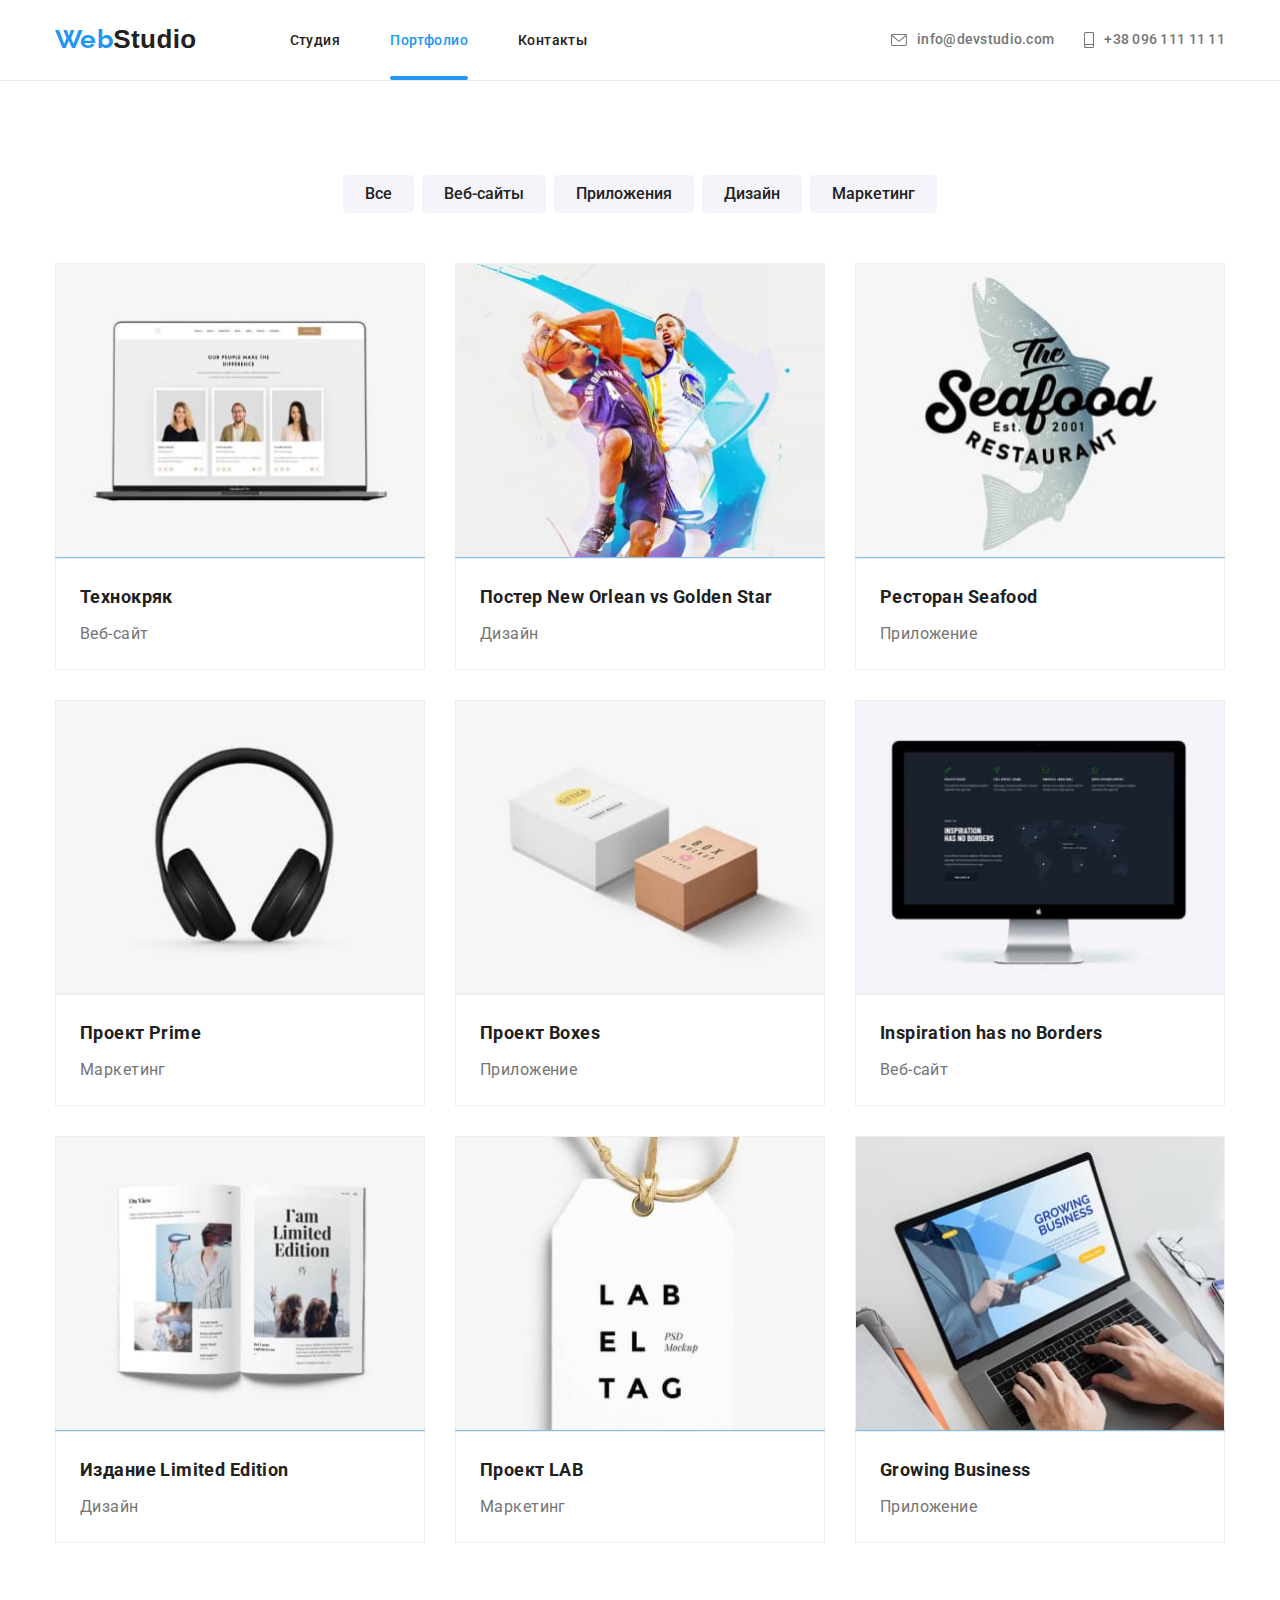
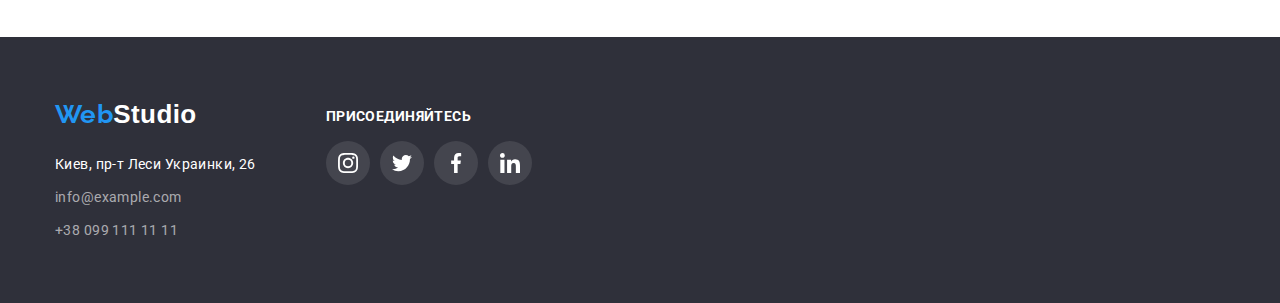
==== portfolio.html @ c0b921ff "копія 5" ====
<!DOCTYPE html>
<html lang="ru">

<head>
    <meta charset="UTF-8">
    <meta http-equiv="X-UA-Compatible" content="IE=edge">
    <meta name="viewport" content="width=device-width, initial-scale=1.0">
    <title>WebStudio</title>
    <link rel="stylesheet" href="https://cdnjs.cloudflare.com/ajax/libs/modern-normalize/1.0.0/modern-normalize.min.css">
    <link rel="stylesheet" href="./css/styles.css" />
    <link rel="preconnect" href="https://fonts.googleapis.com">
    <link rel="preconnect" href="https://fonts.gstatic.com" crossorigin>
    <link href="https://fonts.googleapis.com/css2?family=Raleway:wght@700&family=Roboto:wght@400;500;700;900&display=swap"
        rel="stylesheet">
</head>

<body>
    <!--Шапка сайта-->
    <header class="page-header">
        <div class="container main-nav">
            <nav class="main-nav">
                <a href="./index.html" class="logo">Web<span class="iteam">Studio</span></a>
                <ul class="site-nav list">
                    <li class="item"><a href="./index.html" class="link">Студия</a></li>
                    <li class="item"><a href="./portfolio.html" class="link current">Портфолио</a></li>
                    <li class="item"><a href="" class="link">Контакты</a></li>
                </ul>
            </nav>
            <ul class="auth-nav list">
                <li class="item-nav link">
                    <a href="mainto:info@devstudio.com" class="link">
                        <svg class="item-icon" width="16" height="12">
                            <use href="./images/symbol-defs-2.svg#icon-mail"></use>
                        </svg>info@devstudio.com</a>
                </li>
                <li class="item-nav link">
                    <a href="tel:+380961111111" class="link">
                        <svg class="item-icon" width="10" height="16">
                            <use href="./images/symbol-defs-2.svg#icon-smartphone"></use>
                        </svg>+38 096 111 11 11</a>
                </li>
            </ul>
        </div>
    </header>

    <main>
        <section class="section">
            <div class="container">
            <ul class="section-button list">
                <li class="item"><button type="button" class="button-second">Все</button></li>
                <li class="item"><button type="button" class="button-second">Веб-сайты</button></li>
                <li class="item"><button type="button" class="button-second">Приложения</button></li>
                <li class="item"><button type="button" class="button-second">Дизайн</button>
                <li class="item"><button type="button" class="button-second">Маркетинг</button></li>
            </ul>
            </div>
            <div class="container">
            <ul class="portfolio-work list">
                <li class="item">
                        <div class="item-overlay">
                        <a href="" class="portfolio"><img src="./images/imgp.jpg" alt="Ноутбук" width="370" height="294">
                        <p class="overlay">Технокряк это современная площадка распространения коронавируса. Компании используют эту платформу для цифрового
                        шпионажа и атак на защищённые сервера конкурентов.</p>
                        </div>
                    <div class="card-content">
                        <h3 class="project">Технокряк</h3>
                        <p class="work">Веб-сайт</p>
                    </div>
                </a>
                </li>
                <li class="item">
                    <div class="item-overlay">
                    <a href="" class="portfolio"><img src="./images/imgpo.jpg" alt="Баскетбол" width="370" height="294">
                        <p class="overlay">Технокряк это современная площадка распространения коронавируса. Компании используют эту платформу
                        для цифрового шпионажа и атак на защищённые сервера конкурентов.</p>
                        </div>
                        <div class="card-content">
                        <h3 class="project">Постер New Orlean vs Golden Star</h3>
                        <p class="work">Дизайн</p>
                        </div>
                    </a>
                </li>
                <li class="item">
                    <div class="item-overlay">                  
                    <a href="" class="portfolio"><img src="./images/imgpor.jpg" alt="Название ресторана" width="370" height="294">
                        <p class="overlay">Технокряк это современная площадка распространения коронавируса. Компании используют эту платформу
                        для цифрового шпионажа и атак на защищённые сервера конкурентов.</p>
                        </div>
                        <div class="card-content">
                        <h3 class="project">Ресторан Seafood</h3>
                        <p class="work">Приложение</p>
                        </div>
                    </a>
                </li>
                <li class="item">
                    <div class="item-overlay">
                    <a href="" class="portfolio"><img src="./images/imgport.jpg" alt="Наушники" width="370" height="294">
                        <p class="overlay">Технокряк это современная площадка распространения коронавируса. Компании используют эту платформу
                        для цифрового шпионажа и атак на защищённые сервера конкурентов.</p>
                        </div>
                        <div class="card-content">
                        <h3 class="project">Проект Prime</h3>
                        <p class="work">Маркетинг</p>
                        </div>
                    </a>
                </li>
                <li class="item">
                    <div class="item-overlay">
                    <a href="" class="portfolio"><img src="./images/imgportf.jpg" alt="Коробки" width="370" height="294">
                        <p class="overlay">Технокряк это современная площадка распространения коронавируса. Компании используют эту платформу
                        для цифрового шпионажа и атак на защищённые сервера конкурентов.</p>
                        </div>
                        <div class="card-content">
                        <h3 class="project">Проект Boxes</h3>
                        <p class="work">Приложение</p>
                        </div>
                    </a>
                </li>
                <li class="item">
                    <div class="item-overlay">
                    <a href="" class="portfolio"><img src="./images/imgportfo.jpg" alt="Екран компа" width="370" height="294">
                        <p class="overlay">Технокряк это современная площадка распространения коронавируса. Компании используют эту платформу
                        для цифрового шпионажа и атак на защищённые сервера конкурентов.</p>
                        </div>
                        <div class="card-content">
                        <h3 class="project">Inspiration has no Borders</h3>
                        <p class="work">Веб-сайт</p>
                        </div>
                    </a>
                </li>
                <li class="item">
                    <div class="item-overlay">
                    <a href="" class="portfolio"><img src="./images/imgportfol.jpg" alt="Журнал" width="370" height="294">
                        <p class="overlay">Технокряк это современная площадка распространения коронавируса. Компании используют эту платформу
                        для цифрового шпионажа и атак на защищённые сервера конкурентов.</p>
                        </div>
                        <div class="card-content">
                        <h3 class="project">Издание Limited Edition</h3>
                        <p class="work">Дизайн</p>
                        </div>
                    </a>
                </li>
                <li class="item">
                    <div class="item-overlay">
                    <a href="" class="portfolio"><img src="./images/imgportfoli.jpg" alt="Емблема" width="370" height="294">
                        <p class="overlay">Технокряк это современная площадка распространения коронавируса. Компании используют эту платформу
                        для цифрового шпионажа и атак на защищённые сервера конкурентов.</p>
                        </div>
                        <div class="card-content">
                        <h3 class="project">Проект LAB</h3>
                        <p class="work">Маркетинг</p>
                        </div>
                    </a>
                </li>
                <li class="item">
                    <div class="item-overlay">
                    <a href="" class="portfolio"><img src="./images/imgportfolio.jpg" alt="Работа за ноутом" width="370" height="294">
                        <p class="overlay">Технокряк это современная площадка распространения коронавируса. Компании используют эту платформу
                        для цифрового шпионажа и атак на защищённые сервера конкурентов.</p>
                        </div>
                        <div class="card-content">
                        <h3 class="project">Growing Business</h3>
                        <p class="work">Приложение</p>
                        </div>
                    </a>
                </li>
            </ul>
            </div>
        </section>
    </main>
<footer class="footer">
    <div class="container addres">
        <div class="addres">
            <a href="./index.html" class="logo">Web<span class="logos">Studio</span></a>
            <address>
                <ul class="contact-address list">
                    <li class="item">Киев, пр-т Леси Украинки, 26</li>
                    <li class="item"><a href="mainto:info@example.com" class="address">info@example.com</a></li>
                    <li class="item"><a href="tel:+380991111111" class="address">+38 099 111 11 11</a></li>
                </ul>
            </address>
        </div>
        <div class="sotial">
            <p class="text">ПРИСОЕДИНЯЙТЕСЬ</p>
            <ul class="icon list">
                <li class="item">
                    <a href="" class="contact-icon" aria-label="instagram">
                        <svg class="icons" width="20" height="20">
                            <use href="./images/symbol-defs-2.svg#icon-instagram"></use>
                        </svg>
                    </a>
                </li>
                <li class="item">
                    <a href="" class="contact-icon" aria-label="twitter">
                        <svg class="icons" width="20" height="20">
                            <use href="./images/symbol-defs-2.svg#icon-twitter"></use>
                        </svg>
                    </a>
                </li>
                <li class="item">
                    <a href="" class="contact-icon" aria-label="fasebook">
                        <svg class="icons" width="20" height="20">
                            <use href="./images/symbol-defs-2.svg#icon-facebook"></use>
                        </svg>
                    </a>
                </li>
                <li class="item">
                    <a href="" class="contact-icon" aria-label="linkedin">
                        <svg class="icons" width="20" height="20">
                            <use href="./images/symbol-defs-2.svg#icon-linkedin"></use>
                        </svg>
                    </a>
                </li>
            </ul>
        </div>
    </div>
</footer>

</body>

</html>
---- css/styles.css ----
:root {
  --primary-text-color: #212121;
  --title-text-color: #757575;
  --accent-color: #2196f3;
  --white-color: #ffffff;
  --background-button: #f5f4fa;
  --address--: #ffffff99;
  --background-hero: #2f303a;
  --portfolio-work-gap: 30px;
  --border-card: #eeeeee;
  --border-line: #ececec;
  --icon: #afb1b8;
}

body {
  background-color: E5E5E5;
  color: var(--title-text-color);

  font-family: Roboto, sans-serif;
  font-size: 14px;
  line-height: 1.71;
  letter-spacing: 0.42px;
}

.list {
  padding: 0px;
  margin: 0px;
  list-style: none;
  font-style: normal;
}

img {
  display: block;
  max-width: 100%;
  height: auto;
}

svg {
  display: block;
  max-width: 100%;
  height: auto;
}

/* цвет основного текста #212121 */
/* вторичный цвет текста #757575 */
/* белый цвет #FFFFFF */
/* голубой цвет #2196F3 */

/* site nav */
.site-nav {
  display: flex;
  margin-left: 93px;
}

.site-nav .item + .item {
  margin-left: 50px;
}

.site-nav .link {
  display: flex;
  padding-top: 32px;
  padding-bottom: 32px;

  color: var(--primary-text-color);

  text-decoration: none;
  font-weight: 500;
  font-size: 14px;
  line-height: 1.17;

  position: relative;
  transition: color 250ms cubic-bezier(0.4, 0, 0.2, 1);
}

.main-nav {
  display: flex;
  align-items: center;
}

.site-nav .link:hover,
.site-nav .link:focus {
  color: var(--accent-color);
}

/*auth-nav*/
.auth-nav {
  display: flex;
  margin-left: auto;
  padding-top: 32px;
  padding-bottom: 32px;
}

.auth-nav .item + .item {
  margin-left: 50px;
}

.auth-nav .link:hover,
.auth-nav .link:focus {
  color: var(--accent-color);
  fill: var(--accent-color);
}

/*Logo*/
.logo {
  color: var(--accent-color);
  text-decoration: none;
  font-family: Raleway, sans-serif;
  font-size: 26px;
  font-weight: 700;
  line-height: 1.17;
}

.iteam {
  color: var(--primary-text-color);

  font-family: Oleo Script, sans-serif;
  font-size: 26px;
  line-height: 1.38;
}

/* auth nav */
.auth-nav .link {
  display: flex;
  align-items: center;
  justify-content: center;
  color: var(--title-text-color);
  fill: var(--title-text-color);
  text-decoration: none;
  cursor: pointer;

  font-size: 14px;
  line-height: 1.14;
  font-weight: 500;
  font-style: normal;
  letter-spacing: 0.02em;

  transition: color 250ms cubic-bezier(0.4, 0, 0.2, 1);
}

.auth-nav .item-nav + .item-nav {
  margin-left: 30px;
}

.item-icon:first-child {
  margin-right: 10px;
}

.page-header {
  margin: 0 auto;
  border-bottom: 1px solid var(--border-line);
}

.container {
  width: 1200px;
  padding-left: 15px;
  padding-right: 15px;
  margin: 0 auto;
}

/* Hero */

.hero {
  max-width: 1600px;
  height: 600px;
  margin-left: auto;
  margin-right: auto;
  text-align: center;
  padding-top: 200px;
  padding-bottom: 200px;
  background-color: var(--background-hero);
  background-image: linear-gradient(to right, rgba(47, 48, 58, 0.4), rgba(47, 48, 58, 0.4)),
    url(../images/Imghero.jpg);
  background-repeat: no-repeat;
  background-size: cover;
  background-position: center;
}

.hero-title {
  margin-top: 0px;
  margin-bottom: 30px;
  color: var(--white-color);

  font-weight: 900;
  font-size: 44px;
  line-height: 1.36;
}

.section-title {
  margin-top: 0px;
  margin-bottom: 50px;

  color: var(--primary-text-color);

  font-weight: 700;
  font-size: 36px;
  line-height: 1.17;
  text-align: center;
}

.title {
  margin-top: 0px;
  margin-bottom: 10px;

  color: var(--primary-text-color);

  font-weight: 700;
  font-size: 14px;
  line-height: 1.17;
}

.text {
  margin-top: 0px;
  margin-bottom: 0px;
}

.site-nav .link.current {
  color: var(--accent-color);
}

.site-nav .link.current::after {
  display: inline-block;
  content: '';
  width: 100%;
  height: 4px;
  border-bottom: solid 4px var(--accent-color);
  border-radius: 2px;

  position: absolute;
  bottom: 0;
  right: 0;
}

.section-feature {
  display: flex;
}

.section-feature .item {
  display: block;
  width: 270px;
}

.section-feature .item + .item {
  margin-left: 30px;
}

/*.feature-list .item::before {
  display: block;
  margin-bottom: 30px;
  content: '';
  height: 120px;
  width: 270px;
  background-size: 65.32px 70px;
  background-repeat: no-repeat;
  background-position: center;
  border-radius: 4px;
  background-color: #f5f4fa;
}

.feature-list .item:nth-child(1):before {
  background-image: url(..//images/Vector.svg);
}

.feature-list .item:nth-child(2):before {
  background-image: url(..//images/clock.svg);
}

.feature-list .item:nth-child(3):before {
  background-image: url(..//images/diagram.svg);
}

.feature-list .item:nth-child(4):before {
  background-image: url(..//images/astronaut.svg);
}*/

.section-works {
  display: flex;
}

.section-works .item + .item {
  margin-left: 30px;
}

.section-works .label {
  display: block;
  align-items: center;
  width: 370px;
  height: 70px;
  margin: 0;
  padding-top: 27px;
  padding-bottom: 27px;
  color: var(--white-color);
  background-color: #2f303acc;

  font-weight: bold;
  font-size: 14px;
  line-height: 1.14;
  text-align: center;
  letter-spacing: 0.03em;
  text-transform: uppercase;

  position: absolute;
  left: 0;
  bottom: 0;
}

.item-label {
  display: flex;
  position: relative;
}

.section-team {
  display: flex;
  text-align: center;
}

.section-team > .item {
  background-color: var(--white-color);
  box-shadow: 0px 1px 3px rgba(0, 0, 0, 0.12), 0px 1px 1px rgba(0, 0, 0, 0.14),
    0px 2px 1px rgba(0, 0, 0, 0.2);
  border-radius: 4px;
  border: 1px solid var(--border-card);
}

.section-team .item + .item {
  margin-left: 30px;
}

.card-text {
  padding-top: 30px;
  padding-bottom: 30px;
}

.section-team .title {
  font-weight: 500;
  font-size: 16px;
  line-height: 1.17;
}

.section-team .text {
  font-size: 16px;
  line-height: 1.17;
}

.section {
  padding-top: 94px;
  padding-bottom: 94px;
}

.section:nth-child(2) {
  padding-bottom: 0px;
}
/*.section:nth-child(n + 3) {
  padding-bottom: 94px;
}

.section:last-child {
  padding-bottom: 94px;
}*/

.button {
  display: inline-block;
  border-radius: 4px;
  padding: 10px 32px;
  min-width: 200px;
  border: 0px solid transparent;

  color: var(--white-color);
  background-color: var(--accent-color);

  cursor: pointer;
  font-family: inherit;
  font-weight: 700;
  font-size: 16px;
  line-height: 1.88;
  text-align: center;
}

.button-second {
  display: inline-block;
  border-radius: 4px;
  padding: 6px 22px;
  border: 0px solid transparent;

  color: var(--primary-text-color);
  background-color: var(--background-button);
  cursor: pointer;
  font-family: inherit;
  font-weight: 500;
  font-size: 16px;
  line-height: 1.63;
  text-align: center;

  transition: color 250ms cubic-bezier(0.4, 0, 0.2, 1),
    background-color 250ms cubic-bezier(0.4, 0, 0.2, 1),
    box-shadow 250ms cubic-bezier(0.4, 0, 0.2, 1);
}

.button-second:hover,
.button-second:focus {
  box-shadow: 0px 1px 1px rgba(0, 0, 0, 0.12), 0px 4px 4px rgba(0, 0, 0, 0.06),
    1px 4px 6px rgba(0, 0, 0, 0.16);
  color: var(--white-color);
  background-color: var(--accent-color);
}

.section-button {
  display: flex;
  justify-content: center;
  margin-bottom: 50px;
}

.section-button .item + .item {
  margin-left: 8px;
}

.portfolio-work {
  display: flex;
  flex-wrap: wrap;

  margin-left: calc(-1 * var(--portfolio-work-gap));
  margin-top: calc(-1 * var(--portfolio-work-gap));
}

.portfolio-work > .item {
  flex-basis: calc(100% / 3 - 30px);
  margin-left: var(--portfolio-work-gap);
  margin-top: var(--portfolio-work-gap);
}

.overlay {
  display: block;
  align-items: center;
  width: 100%;
  height: 100%;
  margin: 0;
  padding-top: 63px;
  padding-bottom: 63px;
  padding-left: 24px;
  padding-right: 24px;

  color: var(--white-color);
  background-color: #2196f3e5;
  font-size: 18px;
  line-height: 1.56;
  letter-spacing: 0.03em;

  position: absolute;
  bottom: 0;
  left: 0;

  transform: translateY(100%);
  transition: transform 250ms cubic-bezier(0.4, 0, 0.2, 1);
}

.item-overlay {
  position: relative;
  overflow: hidden;
}

.portfolio-work .item:hover .overlay {
  transform: translateY(0);
}

.project {
  margin-bottom: 4px;
  margin-top: 0px;
  color: var(--primary-text-color);

  font-weight: 700;
  font-size: 18px;
  line-height: 2;
}

.work {
  margin-top: 0px;
  margin-bottom: 0px;

  color: var(--title-text-color);

  font-size: 16px;
  line-height: 1.88;
}

.portfolio {
  text-decoration: none;
  display: block;
  max-width: 100%;
  height: auto;
  border: 1px solid var(--border-card);

  transition: box-shadow 250ms cubic-bezier(0.4, 0, 0.2, 1);
}

.portfolio-work .item:hover {
  box-shadow: 0px 1px 1px rgba(0, 0, 0, 0.12), 0px 4px 4px rgba(0, 0, 0, 0.06),
    1px 4px 6px rgba(0, 0, 0, 0.16);
}

.card-content {
  padding: 20px 24px;
}

.footer {
  border: var(--background-hero);
  background-color: #2f303a;
  color: var(--white-color);
  text-decoration: none;
  padding-top: 60px;
  padding-bottom: 60px;
}

.addres {
  display: flex;
}

.address:hover,
.address:focus {
  color: var(--accent-color);
}

.logos {
  color: var(--white-color);

  font-family: Oleo Script, sans-serif;
  font-size: 26px;
  line-height: 1.38;
}

.address {
  display: flex;
  color: var(--address--);
  text-decoration: none;

  transition: color 250ms cubic-bezier(0.4, 0, 0.2, 1);
}

.contact-address {
  margin-top: 20px;
}

.contact-address .item + .item {
  margin-top: 9px;
}

.item-feature {
  display: flex;
  justify-content: center;
  align-items: center;
  margin-bottom: 30px;
  height: 120px;
  width: 270px;
  border-radius: 4px;
  background-color: #f5f4fa;
  fill: #212121;
}

.section-cliens {
  display: flex;
  justify-content: center;
  align-items: center;
}

.cliens {
  display: flex;
  padding: 16px 32px;
  width: 170px;
  height: 92px;
  border-radius: 4px;
  border: 1px solid #afb1b8;
  fill: var(--icon);
  cursor: pointer;

  transition: fill 250ms cubic-bezier(0.4, 0, 0.2, 1), border 250ms cubic-bezier(0.4, 0, 0.2, 1);
}

.section-cliens .item + .item {
  margin-left: 30px;
}

.section-cliens .cliens:hover,
.section-cliens .cliens:focus {
  fill: var(--accent-color);
  border: 1px solid var(--accent-color);
}

.icon {
  display: flex;
  justify-content: center;
  align-items: center;
}

.contact-icon {
  display: flex;
  width: 44px;
  height: 44px;
  margin-top: 16px;
  padding: 12px;
  border: none;
  border-radius: 50%;
  fill: var(--icon);
  background-color: var(--white-color);
  cursor: pointer;

  transition: fill 250ms cubic-bezier(0.4, 0, 0.2, 1),
    background-color 250ms cubic-bezier(0.4, 0, 0.2, 1);
}

.icon .item + .item {
  margin-left: 10px;
}

.icon .contact-icon:hover,
.icon .contact-icon:focus {
  fill: var(--white-color);
  background-color: var(--accent-color);
}

.icon-footer {
  display: flex;
  align-items: center;
  justify-content: center;
}

.sotial .text {
  color: var(--white-color);
  font-weight: bold;
  font-size: 14px;
  line-height: 1.14;
  letter-spacing: 0.03em;
  text-transform: uppercase;
}

.sotial .contact-icon {
  fill: var(--white-color);
  background-color: rgba(255, 255, 255, 0.1);

  transition: fill 250ms cubic-bezier(0.4, 0, 0.2, 1),
    background-color 250ms cubic-bezier(0.4, 0, 0.2, 1);
}

.sotial .contact-icon:hover,
.sotial .contact-icon:focus {
  fill: var(--white-color);
  background: var(--accent-color);
}

.sotial .text {
  display: block;
}

.sotial {
  display: flex;
  flex-direction: column;
  width: 206px;
  height: 80px;
  margin-left: 70px;
  margin-top: 12px;
  margin-bottom: 40px;
}

.ours-team {
  margin-left: auto;
  margin-right: auto;
  text-align: center;
  background-color: var(--background-button);
}

.container .addres {
  flex-direction: column;
}
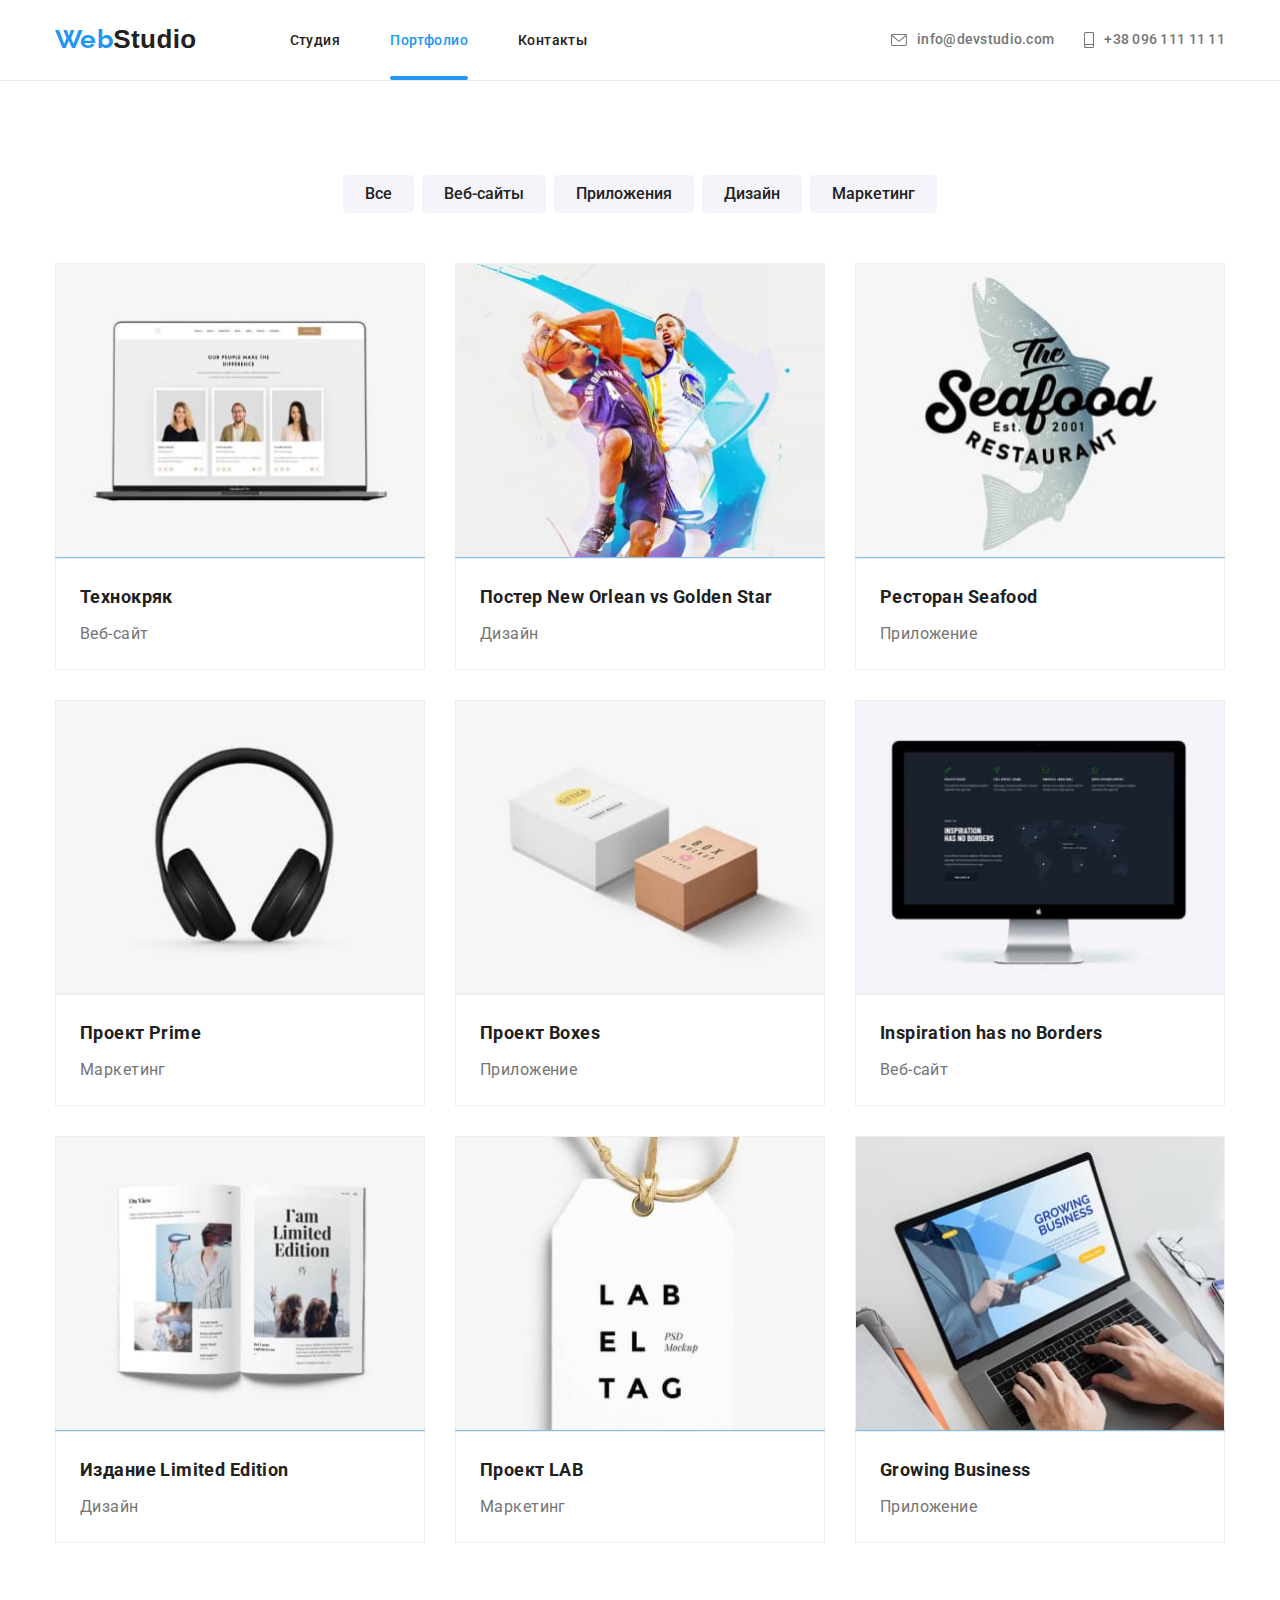
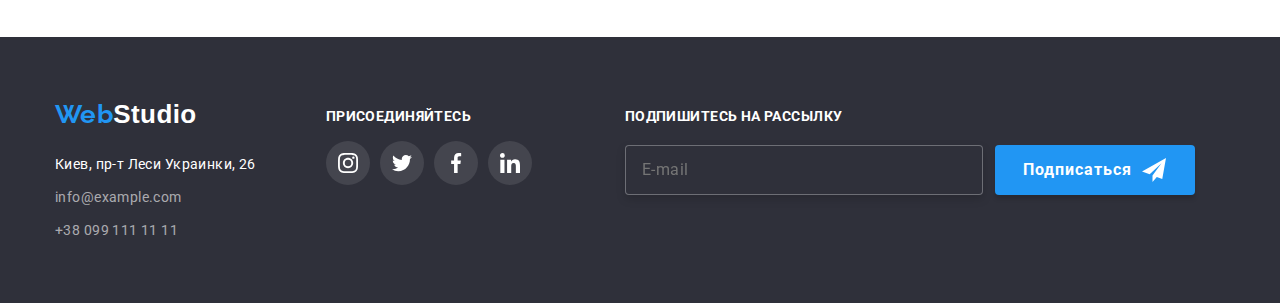
==== commit f3db2697: "чекбокс" ====
--- a/portfolio.html
+++ b/portfolio.html
@@ -213,7 +213,24 @@
                 </li>
             </ul>
         </div>
-    </div>
+
+<!--Подписка-->
+<div class="input">
+    <h2 class="text">ПОДПИШИТЕСЬ НА РАССЫЛКУ</h2>
+    <form class="form-subscribe">
+        <label for="email">
+            <input type="email" name="email" id="email" class="subscribe" placeholder="E-mail" />
+        </label>
+        <div class="input-button">
+            <button type="submit" class="button-subscribe">Подписаться
+                <svg class="icon-send" width="24" height="24">
+                    <use href="./images/symbol-defs-2.svg#icon-icon-send"></use>
+                </svg>
+            </button>
+        </div>
+    </form>
+</div>
+</div>
 </footer>
 
 </body>
--- a/css/styles.css
+++ b/css/styles.css
@@ -349,13 +349,6 @@
 .section:nth-child(2) {
   padding-bottom: 0px;
 }
-/*.section:nth-child(n + 3) {
-  padding-bottom: 94px;
-}
-
-.section:last-child {
-  padding-bottom: 94px;
-}*/
 
 .button {
   display: inline-block;
@@ -621,7 +614,8 @@
   justify-content: center;
 }
 
-.sotial .text {
+.sotial .text,
+.input .text {
   color: var(--white-color);
   font-weight: bold;
   font-size: 14px;
@@ -658,6 +652,60 @@
   margin-bottom: 40px;
 }
 
+.form-subscribe {
+  display: flex;
+  justify-content: center;
+  align-items: center;
+}
+
+.input {
+  margin-left: 93px;
+  margin-top: 12px;
+  margin-bottom: 34px;
+  height: 86px;
+  width: 570px;
+}
+
+.subscribe {
+  width: 358px;
+  height: 50px;
+  margin-top: 20px;
+  padding: 15px 16px;
+  border: 1px solid rgba(255, 255, 255, 0.3);
+  filter: drop-shadow(0px 4px 4px rgba(0, 0, 0, 0.15));
+  border-radius: 4px;
+  font-size: 16px;
+  line-height: 1.25;
+  align-items: center;
+  letter-spacing: 0.03em;
+  color: rgba(255, 255, 255, 0.6);
+  background-color: var(--background-hero);
+}
+
+.button-subscribe {
+  display: flex;
+  justify-content: center;
+  align-items: center;
+  width: 200px;
+  height: 50px;
+  border: 0px;
+  margin-left: 12px;
+  margin-top: 20px;
+  font-weight: bold;
+  font-size: 16px;
+  line-height: 1.88;
+  letter-spacing: 0.06em;
+  text-align: center;
+  color: var(--white-color);
+  background: var(--accent-color);
+  box-shadow: 0px 4px 4px rgba(0, 0, 0, 0.15);
+  border-radius: 4px;
+}
+
+.icon-send {
+  margin-left: 10px;
+}
+
 .ours-team {
   margin-left: auto;
   margin-right: auto;
@@ -668,3 +716,217 @@
 .container .addres {
   flex-direction: column;
 }
+
+.backdrop {
+  position: fixed;
+  top: 0;
+  left: 0;
+  width: 100%;
+  height: 100%;
+  padding: 8px;
+  background-color: #00000033;
+}
+
+.backdrop.is-hidden {
+  opacity: 0;
+  pointer-events: none;
+  visibility: hidden;
+}
+
+.backdrop.is-hidden .modal {
+  transform: scale(1.1) translate(-50%, -50%);
+}
+
+.modal {
+  display: block;
+  width: 528px;
+  height: 581px;
+  padding: 40px;
+  background-color: var(--white-color);
+  box-shadow: 0px 1px 3px rgba(0, 0, 0, 0.12), 0px 1px 1px rgba(0, 0, 0, 0.14),
+    0px 2px 1px rgba(0, 0, 0, 0.2);
+  border-radius: 4px;
+
+  position: absolute;
+  top: 50%;
+  left: 50%;
+  transform: scale(1) translate(-50%, -50%);
+  transition: scale 250ms cubic-bezier(0.4, 0, 0.2, 1), translate 250ms cubic-bezier(0.4, 0, 0.2, 1),
+    opacity 250ms cubic-bezier(0.4, 0, 0.2, 1);
+}
+
+.button-modal {
+  display: flex;
+  align-items: center;
+  justify-content: center;
+  width: 30px;
+  height: 30px;
+  position: absolute;
+  top: 8px;
+  right: 8px;
+  padding: 6px;
+  border-radius: 50%;
+  content: ' ';
+  border: 1px solid rgba(0, 0, 0, 0.1);
+  background-color: var(--white-color);
+  fill: var(--primary-text-color);
+  cursor: pointer;
+  transition: background-color 250ms cubic-bezier(0.4, 0, 0.2, 1);
+}
+
+.button-modal :hover {
+  fill: var(--accent-color);
+}
+
+.form-name {
+  font-weight: bold;
+  font-size: 20px;
+  line-height: 1.15;
+  text-align: center;
+  letter-spacing: 0.03em;
+  color: var(--primary-text-color);
+  margin-bottom: 12px;
+  margin-top: 0;
+}
+
+.form-field {
+  display: flex;
+  flex-direction: column;
+  padding: 0;
+  margin-bottom: 10px;
+}
+
+.label-field {
+  position: relative;
+  font-family: inherit;
+  font-size: 12px;
+  line-height: 1.17;
+  letter-spacing: 0.01em;
+  color: var(--title-text-color);
+}
+
+.input-field {
+  font-family: inherit;
+  letter-spacing: 0.01em;
+  color: var(--title-text-color);
+  background: #ffffff;
+  border: 1px solid rgba(33, 33, 33, 0.2);
+  border-radius: 4px;
+  padding: 0 10px 0 42px;
+  margin-top: 4px;
+  width: 100%;
+  height: 40px;
+  transition: border 250ms cubic-bezier(0.4, 0, 0.2, 1);
+}
+
+.input-field:focus {
+  border: 1px solid var(--accent-color);
+  outline: none;
+}
+
+.input-field:focus + .icon-field {
+  fill: var(--accent-color);
+}
+
+.icon-field {
+  display: block;
+  position: absolute;
+  top: 50%;
+  left: 12px;
+  fill: var(--primary-text-color);
+  display: block;
+  transition: fill 250ms cubic-bezier(0.4, 0, 0.2, 1);
+}
+
+.feedback-field {
+  display: block;
+  font-family: inherit;
+  letter-spacing: 0.01em;
+  background: #ffffff;
+  border: 1px solid rgba(33, 33, 33, 0.2);
+  border-radius: 4px;
+  padding: 12px 16px;
+  margin-top: 4px;
+  width: 100%;
+  height: 120px;
+  resize: none;
+}
+
+.feedback-field:focus {
+  border: 1px solid var(--accent-color);
+}
+
+.feedback-field::placeholder {
+  color: rgba(117, 117, 117, 0, 5);
+}
+
+.label-check {
+  display: flex;
+  align-items: center;
+  font-family: inherit;
+  font-size: 14px;
+  line-height: 1.71;
+  letter-spacing: 0.03em;
+  text-align: center;
+  color: var(--title-text-color);
+  padding-left: 36px;
+  margin-top: 20px;
+  margin-bottom: 30px;
+}
+
+.check-field-contract {
+  color: var(--accent-color);
+}
+
+.check-field {
+  display: block;
+  position: absolute;
+  width: 1px;
+  height: 1px;
+  margin: -1px;
+  padding: 0;
+  border: 0;
+  clip: rect(0 0 0 0);
+  overflow: hidden;
+}
+
+.icon-box {
+  display: inline-block;
+  position: absolute;
+  margin-left: -24px;
+  width: 16px;
+  height: 15px;
+}
+
+.check-field:checked + .icon-box {
+  background-image: url('../images/icon-check.svg');
+  background-size: contain;
+  background-position: center;
+  background-repeat: no-repeat;
+  background-origin: border-box;
+  border-color: var(--accent-color);
+  background-color: var(--accent-color);
+  outline: 1px solid var(--accent-color);
+}
+
+/*.check-field:focus + .icon-box {
+  outline: 1px solid var(--accent-color);
+}*/
+
+.button-submit {
+  display: block;
+  width: 200px;
+  height: 50px;
+  margin: 0 auto;
+  padding: 10px 55px;
+  color: var(--white-color);
+  background-color: var(--accent-color);
+  font-weight: bold;
+  font-size: 16px;
+  line-height: 1.88;
+  border: 0px;
+  box-shadow: 0px 4px 4px rgba(0, 0, 0, 0.15);
+  border-radius: 4px;
+  align-items: center;
+  text-align: center;
+}
